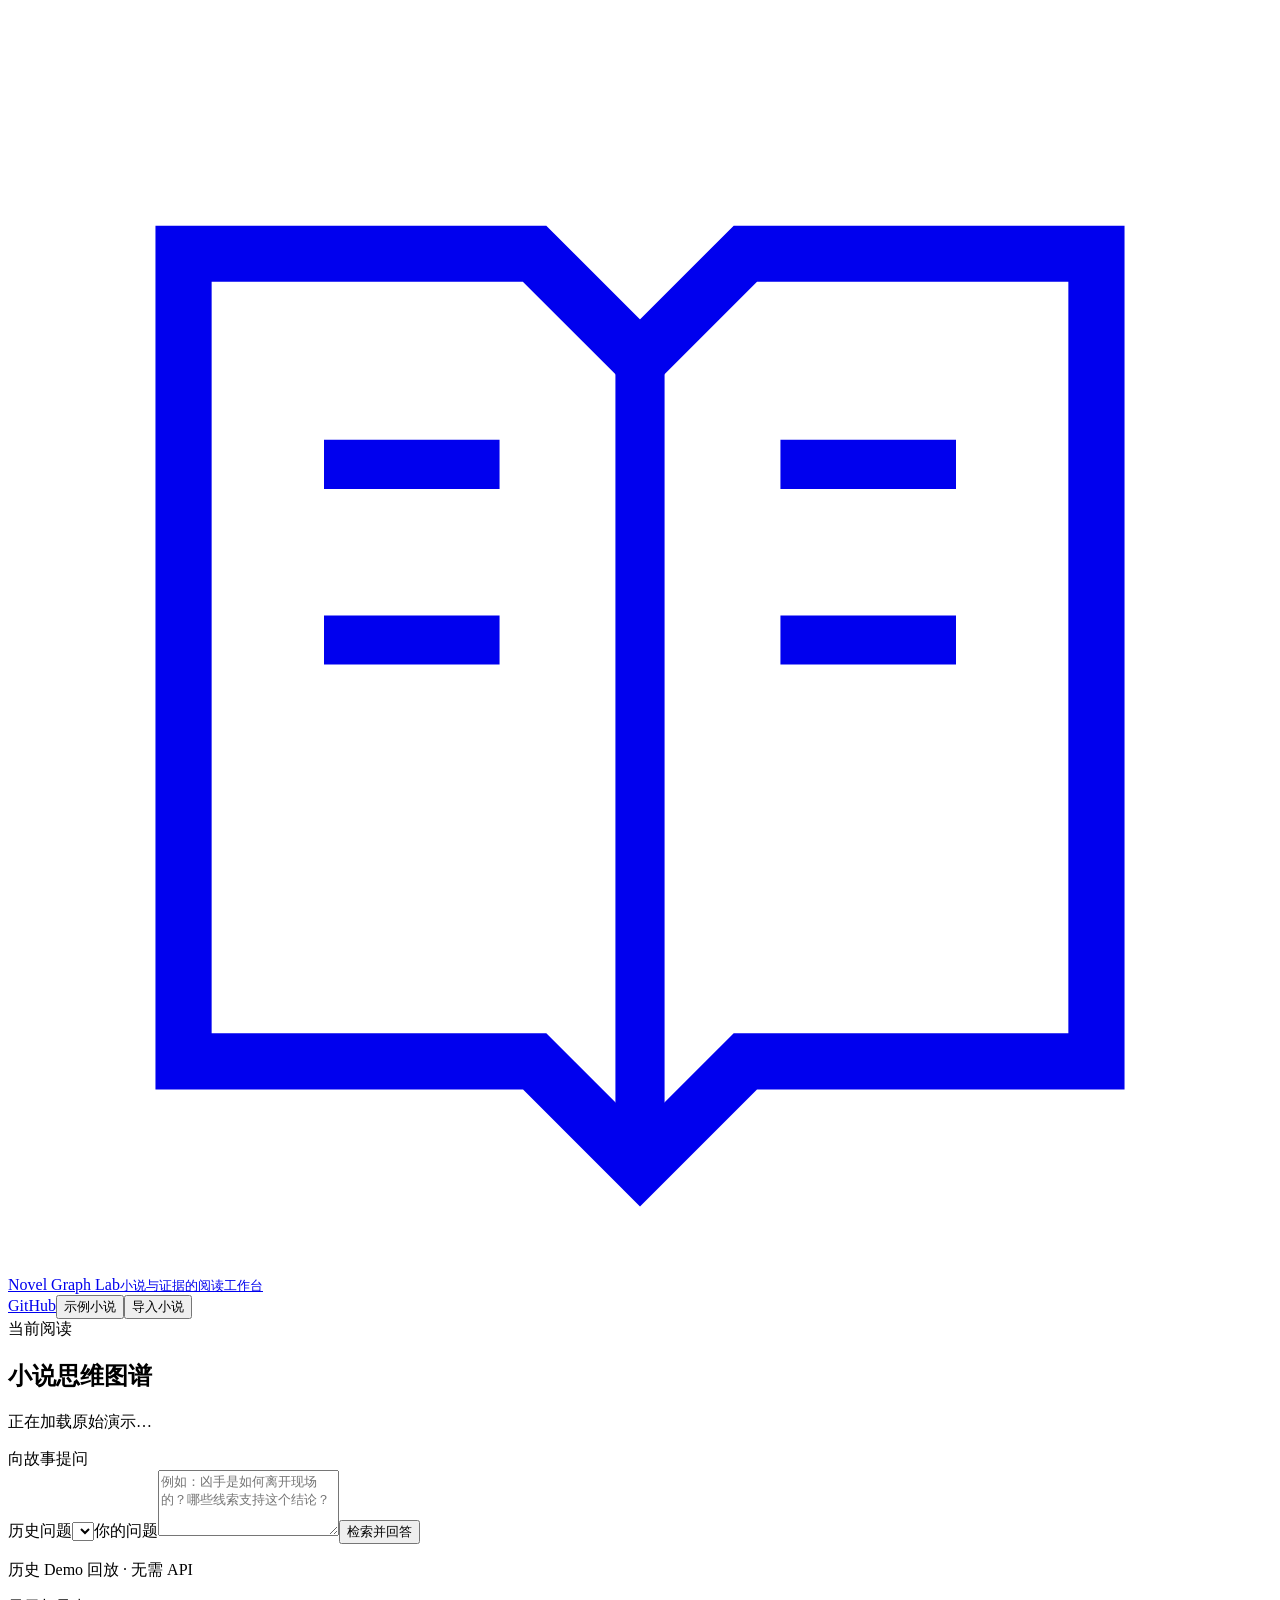
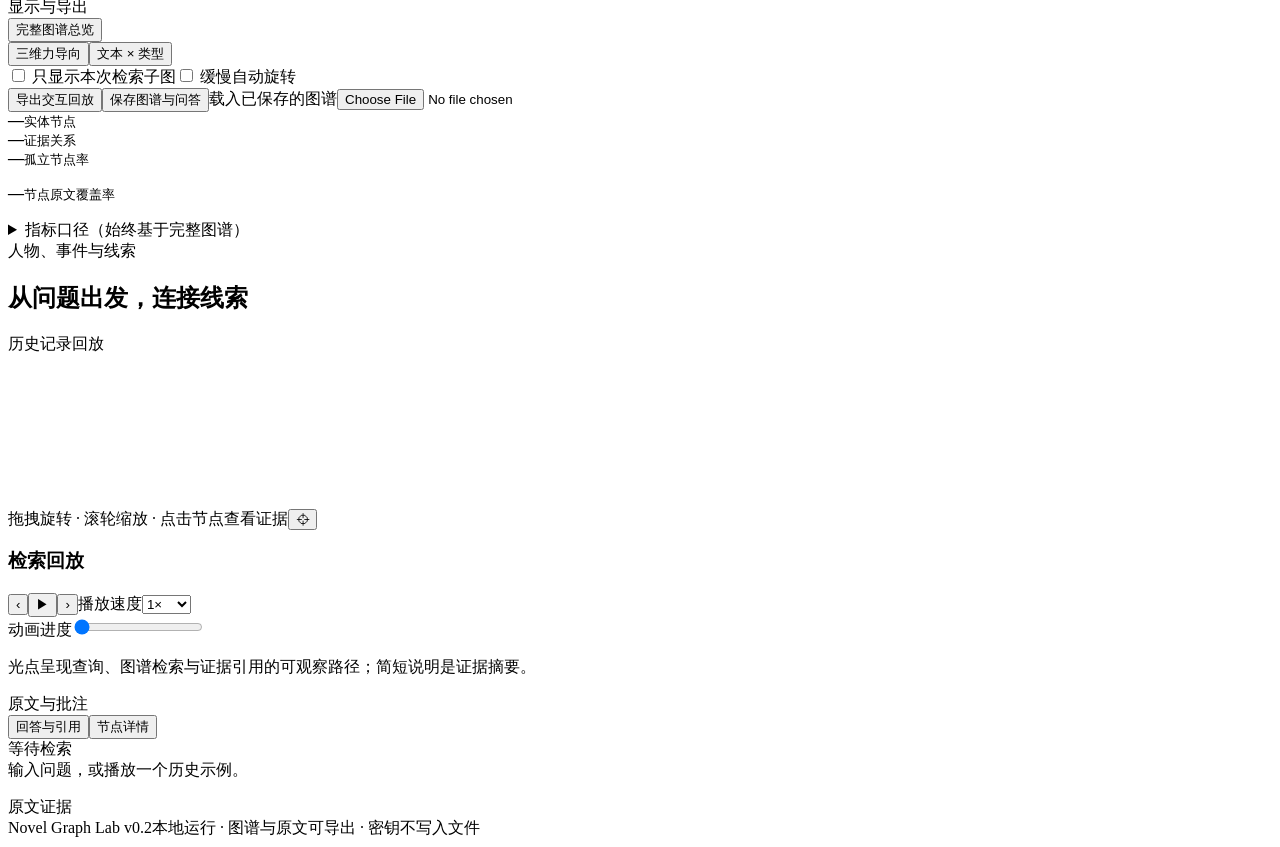
==== web/index.html @ 872b1c0b "Build Novel Graph Lab with evidence replay and reading interface" ====
<!doctype html>
<html lang="zh-CN"><head><meta charset="utf-8"><meta name="viewport" content="width=device-width, initial-scale=1"><title>Novel Graph Lab · 小说思维图谱</title><link rel="stylesheet" href="/style.css"></head>
<body>
<header><a class="brand" href="#" aria-label="Novel Graph Lab 首页"><svg class="brandmark" viewBox="0 0 36 36" aria-hidden="true"><path d="M5 7h10l3 3 3-3h10v23H21l-3 3-3-3H5Z" fill="none" stroke="currentColor" stroke-width="1.6"/><path d="M18 10v23M9 13h5M9 18h5M22 13h5M22 18h5" fill="none" stroke="currentColor" stroke-width="1.4"/></svg><span>Novel Graph Lab<small>小说与证据的阅读工作台</small></span></a><nav class="header-actions"><a class="repo-link" href="https://github.com/fuxiaoji/novel-graph-lab" target="_blank" rel="noopener">GitHub</a><button id="loadDemo">示例小说</button><button id="importBtn" class="primary">导入小说</button></nav></header>
<main>
<aside class="left panel"><div class="book-kicker">当前阅读</div><h1 id="bookTitle">小说思维图谱</h1><p id="bookInfo" class="muted">正在加载原始演示…</p><div class="section-label">向故事提问</div><label for="presets" class="sr">历史问题</label><select id="presets"></select><label for="question" class="sr">你的问题</label><textarea id="question" rows="4" placeholder="例如：凶手是如何离开现场的？哪些线索支持这个结论？"></textarea><button id="ask" class="primary wide">检索并回答</button><p id="modeNote" class="micro">历史 Demo 回放 · 无需 API</p>
<div class="section-label">显示与导出</div><button id="overview" class="wide">完整图谱总览</button><div class="segmented"><button id="force" class="selected">三维力导向</button><button id="layers">文本 × 类型</button></div><label class="check"><input type="checkbox" id="focus"> 只显示本次检索子图</label><label class="check"><input type="checkbox" id="rotate"> 缓慢自动旋转</label><div class="legend" id="legend"></div><div class="aside-bottom"><button id="exportHtml">导出交互回放</button><button id="exportJson">保存图谱与问答</button><label class="import-json">载入已保存的图谱<input id="jsonFile" type="file" accept=".json,application/json"></label></div></aside>
<section class="center"><div class="graph-summary"><div class="stats"><div><strong id="nodeCount">—</strong><small>实体节点</small></div><div><strong id="edgeCount">—</strong><small>证据关系</small></div></div>
<div class="graph-health"><div><strong id="isolatedRate">—</strong><small>孤立节点率</small><p id="isolatedDetail"></p></div><div><strong id="coverageRate">—</strong><small>节点原文覆盖率</small><p id="coverageDetail"></p></div><details><summary>指标口径（始终基于完整图谱）</summary><p>孤立节点：没有连接到其他节点的边。覆盖率：节点证据在完整原文中的字符区间取并集，除以全文字符数。重叠只计一次；不把整块长度当作证据覆盖。</p></details></div></div><div class="scene panel" id="scene"><div class="scene-top"><div><div class="graph-kicker">人物、事件与线索</div><h2 id="stageTitle">从问题出发，连接线索</h2></div><span id="modeBadge" class="badge">历史记录回放</span></div><canvas id="graph" aria-label="可旋转的三维小说知识图谱，点击节点查看证据"></canvas><div id="hover" hidden></div><div class="scene-bottom"><span id="stageDetail">拖拽旋转 · 滚轮缩放 · 点击节点查看证据</span><button id="resetView" title="重置视角">⌖</button></div><div id="buildOverlay" hidden><strong id="buildLabel"></strong><progress id="buildProgress" max="1" value="0"></progress><p id="buildDetail"></p><button id="cancel">停止任务</button></div></div>
<div class="timeline panel"><div class="timeline-head"><div><h3>检索回放</h3></div><div class="playback"><button id="prev" title="上一步">‹</button><button id="play" class="play" title="播放或暂停">▶</button><button id="next" title="下一步">›</button><label for="speed" class="sr">播放速度</label><select id="speed"><option value="0.5">0.5×</option><option value="1" selected>1×</option><option value="2">2×</option></select></div></div><label for="scrub" class="sr">动画进度</label><input id="scrub" type="range" min="0" max="1000" value="0"><div id="steps" class="steps"></div><p class="micro">光点呈现查询、图谱检索与证据引用的可观察路径；简短说明是证据摘要。</p></div></section>
<aside class="right panel"><div class="source-heading">原文与批注</div><div class="tabs"><button class="selected" id="answerTab">回答与引用</button><button id="nodeTab">节点详情</button></div><section id="answerPane"><div id="answerState" class="status">等待检索</div><div id="answerText" class="answer-text">输入问题，或播放一个历史示例。</div><p id="uncertainty" class="micro"></p><div class="section-label">原文证据 <span id="evidenceCount"></span></div><div id="evidenceList"></div></section><section id="nodePane" hidden><h3 id="nodeTitle">选择一个节点</h3><p id="nodeType" class="muted">点击图谱中的节点，检查关联和原文。</p><div id="nodeEvidence"></div><div id="nodeRelations"></div></section></aside>
</main>
<footer><span>Novel Graph Lab <span class="footer-version">v0.2</span></span><span id="footerStatus">本地运行 · 图谱与原文可导出 · 密钥不写入文件</span></footer>
<dialog id="importDialog"><form id="importForm"><div class="dialog-top"><div><h2>开始阅读一本小说</h2></div><button type="button" id="closeDialog">✕</button></div><label>小说文件 <input type="file" id="novelFile" accept=".txt,.md,text/plain,text/markdown"></label><div class="file-row"><span id="fileInfo">支持 TXT / Markdown，UTF-8 或 GB18030</span><select id="encoding"><option value="utf-8">UTF-8</option><option value="gb18030">GB18030</option></select></div><label>或粘贴小说<textarea id="novelText" rows="5" placeholder="完整文本会被分块处理，不需要塞入一次对话。已有图谱时，留空可仅更新 API 配置。"></textarea></label><div class="form-grid"><label>API Base URL<input id="baseUrl" type="url" placeholder="https://api.deepseek.com" value="https://api.deepseek.com"></label><label>模型名称<input id="model" placeholder="填写服务商提供的模型 ID"></label></div><label>API Key<input type="password" id="apiKey" autocomplete="off" placeholder="仅在当前页面内存中保存；本地模型可留空"></label><div class="form-grid"><label>每块字符数<input type="number" id="chunkSize" min="500" max="12000" step="500" value="5000"></label><p class="micro">点击开始后，小说分块和问题会发送到你填写的 API。完成分块保存在本地缓存，重试可复用。</p></div><p id="estimate" class="micro">每个新分块约 1 次建图请求，每个问题另约 2 次请求。</p><button class="primary wide" type="submit">应用小说与 API 配置</button></form></dialog>
<div id="toast" role="status" hidden></div>
<script src="/graph-utils.js"></script><script src="/app.js"></script></body></html>
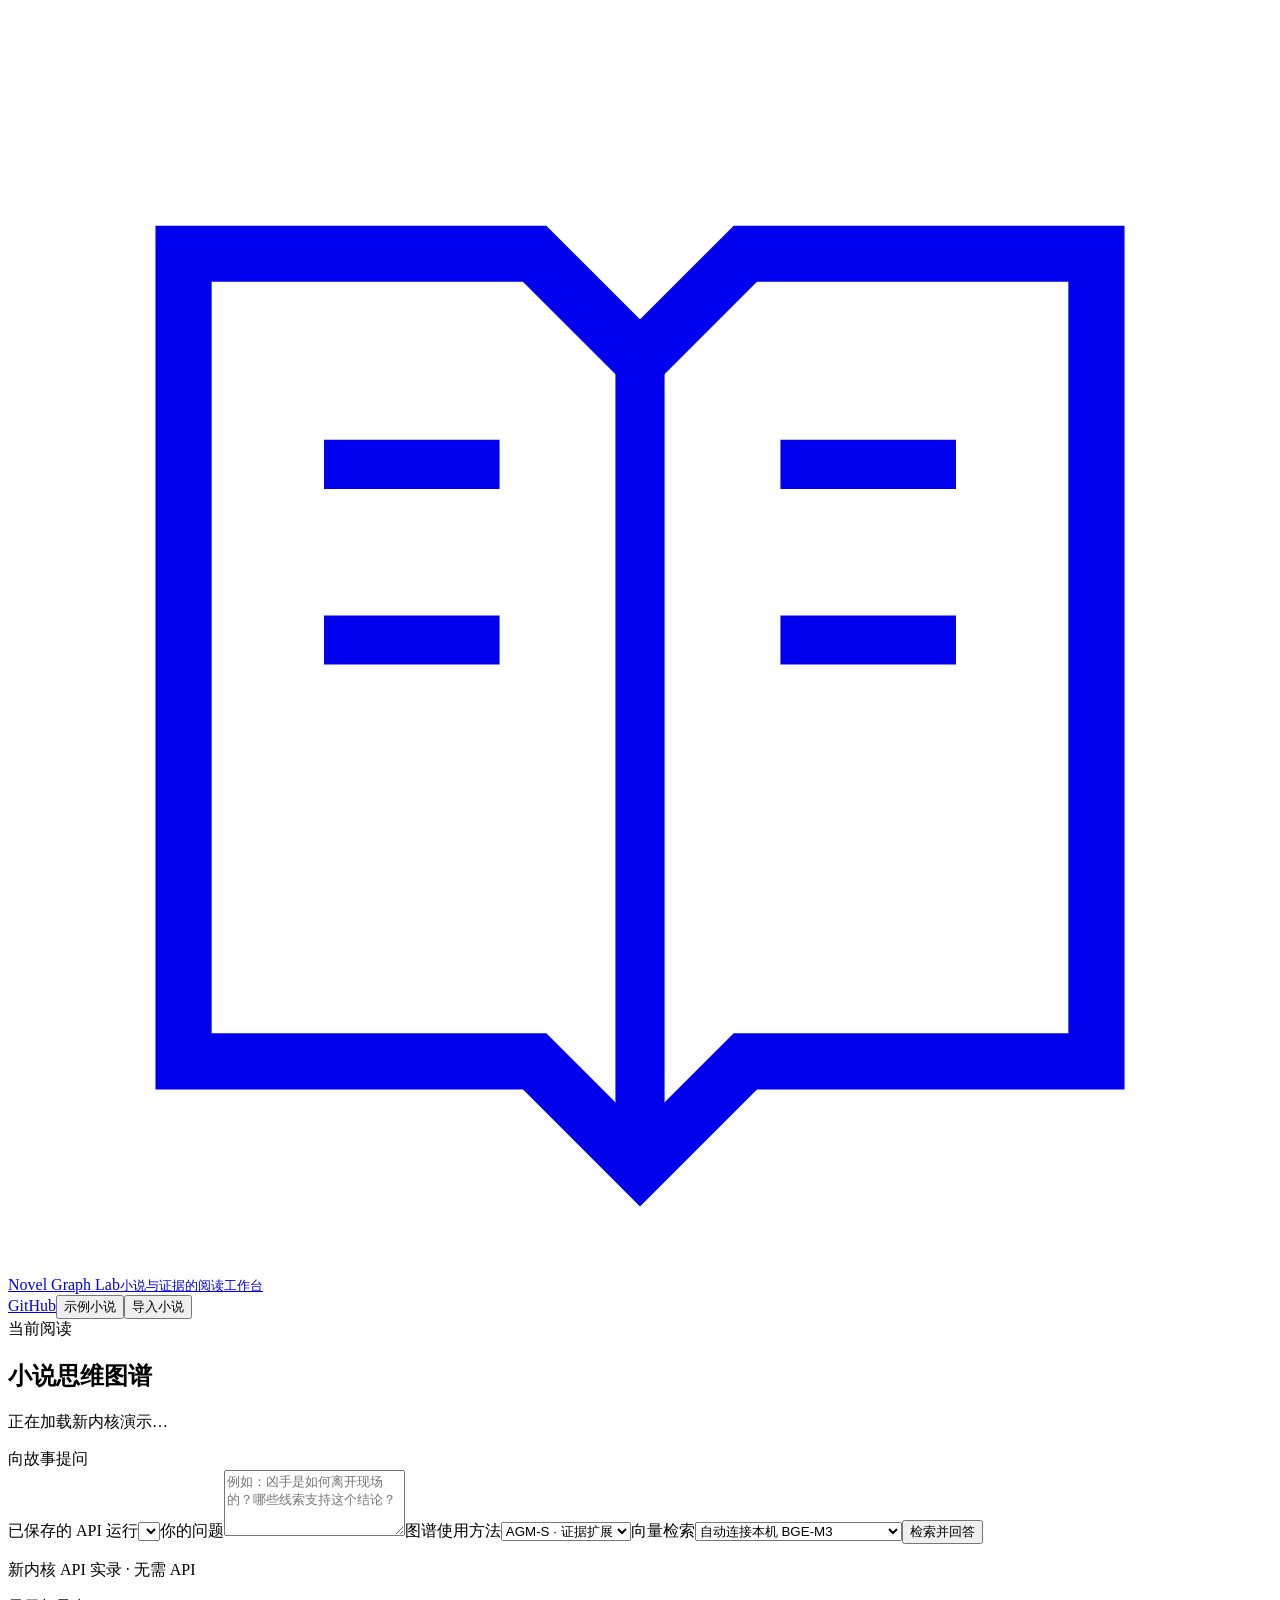
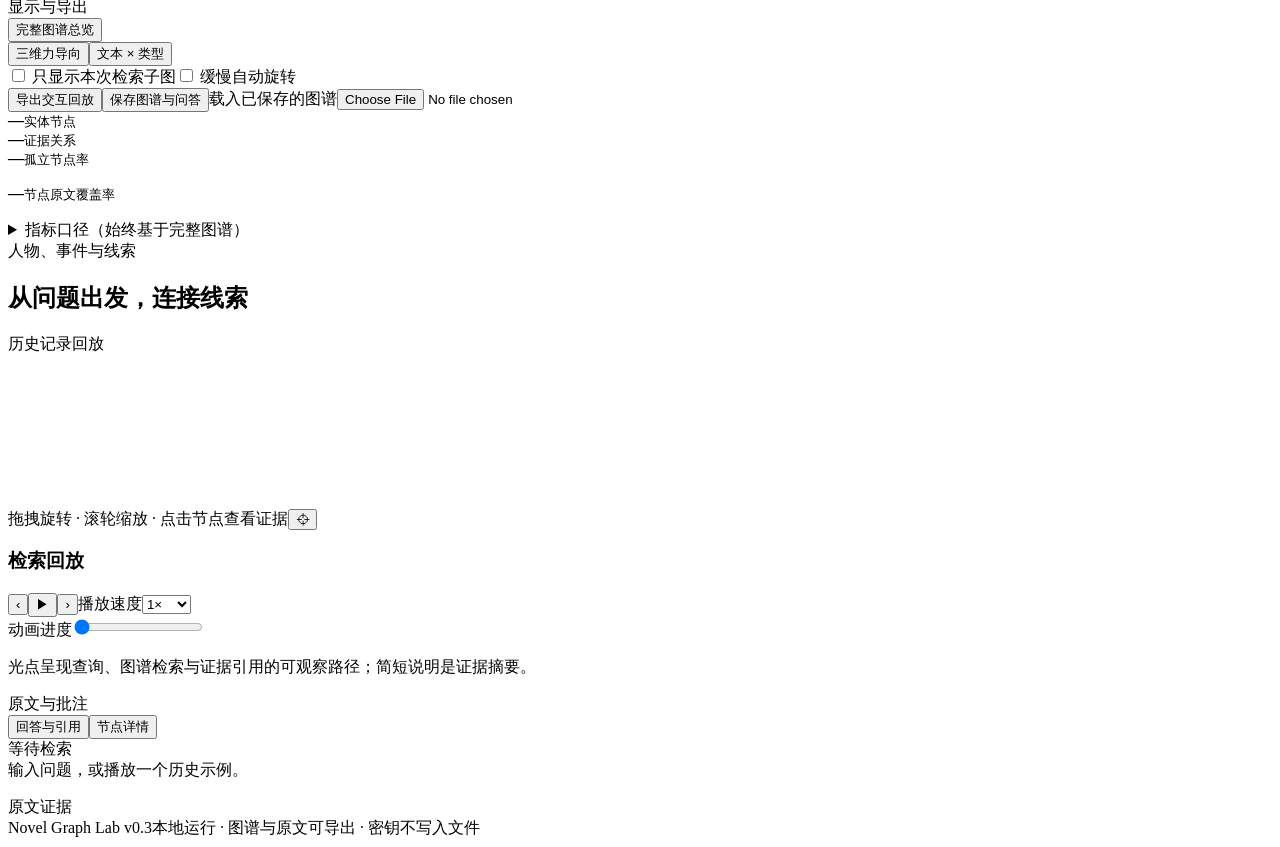
==== commit 92012de2: "v0.3: rebuild demo on agm-port-3.0 kernel (relation-centered graph + AGM-S/R/D + node-walk) - New tw" ====
--- a/web/index.html
+++ b/web/index.html
@@ -3,14 +3,14 @@
 <body>
 <header><a class="brand" href="#" aria-label="Novel Graph Lab 首页"><svg class="brandmark" viewBox="0 0 36 36" aria-hidden="true"><path d="M5 7h10l3 3 3-3h10v23H21l-3 3-3-3H5Z" fill="none" stroke="currentColor" stroke-width="1.6"/><path d="M18 10v23M9 13h5M9 18h5M22 13h5M22 18h5" fill="none" stroke="currentColor" stroke-width="1.4"/></svg><span>Novel Graph Lab<small>小说与证据的阅读工作台</small></span></a><nav class="header-actions"><a class="repo-link" href="https://github.com/fuxiaoji/novel-graph-lab" target="_blank" rel="noopener">GitHub</a><button id="loadDemo">示例小说</button><button id="importBtn" class="primary">导入小说</button></nav></header>
 <main>
-<aside class="left panel"><div class="book-kicker">当前阅读</div><h1 id="bookTitle">小说思维图谱</h1><p id="bookInfo" class="muted">正在加载原始演示…</p><div class="section-label">向故事提问</div><label for="presets" class="sr">历史问题</label><select id="presets"></select><label for="question" class="sr">你的问题</label><textarea id="question" rows="4" placeholder="例如：凶手是如何离开现场的？哪些线索支持这个结论？"></textarea><button id="ask" class="primary wide">检索并回答</button><p id="modeNote" class="micro">历史 Demo 回放 · 无需 API</p>
+<aside class="left panel"><div class="book-kicker">当前阅读</div><h1 id="bookTitle">小说思维图谱</h1><p id="bookInfo" class="muted">正在加载新内核演示…</p><div class="section-label">向故事提问</div><label for="presets" class="sr">已保存的 API 运行</label><select id="presets"></select><label for="question" class="sr">你的问题</label><textarea id="question" rows="4" placeholder="例如：凶手是如何离开现场的？哪些线索支持这个结论？"></textarea><label class="micro" for="method">图谱使用方法</label><select id="method"><option value="agm_s">AGM-S · 证据扩展</option><option value="agm_r">AGM-R · 图谱重排</option><option value="agm_d">AGM-D · 分歧仲裁</option><option value="walk">逐节点工具导航</option></select><label class="micro" for="denseMode">向量检索</label><select id="denseMode"><option value="auto">自动连接本机 BGE-M3</option><option value="required">必须使用 BGE-M3（三路检索）</option><option value="off">仅 BM25 + 图谱</option></select><button id="ask" class="primary wide">检索并回答</button><p id="modeNote" class="micro">新内核 API 实录 · 无需 API</p>
 <div class="section-label">显示与导出</div><button id="overview" class="wide">完整图谱总览</button><div class="segmented"><button id="force" class="selected">三维力导向</button><button id="layers">文本 × 类型</button></div><label class="check"><input type="checkbox" id="focus"> 只显示本次检索子图</label><label class="check"><input type="checkbox" id="rotate"> 缓慢自动旋转</label><div class="legend" id="legend"></div><div class="aside-bottom"><button id="exportHtml">导出交互回放</button><button id="exportJson">保存图谱与问答</button><label class="import-json">载入已保存的图谱<input id="jsonFile" type="file" accept=".json,application/json"></label></div></aside>
 <section class="center"><div class="graph-summary"><div class="stats"><div><strong id="nodeCount">—</strong><small>实体节点</small></div><div><strong id="edgeCount">—</strong><small>证据关系</small></div></div>
 <div class="graph-health"><div><strong id="isolatedRate">—</strong><small>孤立节点率</small><p id="isolatedDetail"></p></div><div><strong id="coverageRate">—</strong><small>节点原文覆盖率</small><p id="coverageDetail"></p></div><details><summary>指标口径（始终基于完整图谱）</summary><p>孤立节点：没有连接到其他节点的边。覆盖率：节点证据在完整原文中的字符区间取并集，除以全文字符数。重叠只计一次；不把整块长度当作证据覆盖。</p></details></div></div><div class="scene panel" id="scene"><div class="scene-top"><div><div class="graph-kicker">人物、事件与线索</div><h2 id="stageTitle">从问题出发，连接线索</h2></div><span id="modeBadge" class="badge">历史记录回放</span></div><canvas id="graph" aria-label="可旋转的三维小说知识图谱，点击节点查看证据"></canvas><div id="hover" hidden></div><div class="scene-bottom"><span id="stageDetail">拖拽旋转 · 滚轮缩放 · 点击节点查看证据</span><button id="resetView" title="重置视角">⌖</button></div><div id="buildOverlay" hidden><strong id="buildLabel"></strong><progress id="buildProgress" max="1" value="0"></progress><p id="buildDetail"></p><button id="cancel">停止任务</button></div></div>
 <div class="timeline panel"><div class="timeline-head"><div><h3>检索回放</h3></div><div class="playback"><button id="prev" title="上一步">‹</button><button id="play" class="play" title="播放或暂停">▶</button><button id="next" title="下一步">›</button><label for="speed" class="sr">播放速度</label><select id="speed"><option value="0.5">0.5×</option><option value="1" selected>1×</option><option value="2">2×</option></select></div></div><label for="scrub" class="sr">动画进度</label><input id="scrub" type="range" min="0" max="1000" value="0"><div id="steps" class="steps"></div><p class="micro">光点呈现查询、图谱检索与证据引用的可观察路径；简短说明是证据摘要。</p></div></section>
 <aside class="right panel"><div class="source-heading">原文与批注</div><div class="tabs"><button class="selected" id="answerTab">回答与引用</button><button id="nodeTab">节点详情</button></div><section id="answerPane"><div id="answerState" class="status">等待检索</div><div id="answerText" class="answer-text">输入问题，或播放一个历史示例。</div><p id="uncertainty" class="micro"></p><div class="section-label">原文证据 <span id="evidenceCount"></span></div><div id="evidenceList"></div></section><section id="nodePane" hidden><h3 id="nodeTitle">选择一个节点</h3><p id="nodeType" class="muted">点击图谱中的节点，检查关联和原文。</p><div id="nodeEvidence"></div><div id="nodeRelations"></div></section></aside>
 </main>
-<footer><span>Novel Graph Lab <span class="footer-version">v0.2</span></span><span id="footerStatus">本地运行 · 图谱与原文可导出 · 密钥不写入文件</span></footer>
-<dialog id="importDialog"><form id="importForm"><div class="dialog-top"><div><h2>开始阅读一本小说</h2></div><button type="button" id="closeDialog">✕</button></div><label>小说文件 <input type="file" id="novelFile" accept=".txt,.md,text/plain,text/markdown"></label><div class="file-row"><span id="fileInfo">支持 TXT / Markdown，UTF-8 或 GB18030</span><select id="encoding"><option value="utf-8">UTF-8</option><option value="gb18030">GB18030</option></select></div><label>或粘贴小说<textarea id="novelText" rows="5" placeholder="完整文本会被分块处理，不需要塞入一次对话。已有图谱时，留空可仅更新 API 配置。"></textarea></label><div class="form-grid"><label>API Base URL<input id="baseUrl" type="url" placeholder="https://api.deepseek.com" value="https://api.deepseek.com"></label><label>模型名称<input id="model" placeholder="填写服务商提供的模型 ID"></label></div><label>API Key<input type="password" id="apiKey" autocomplete="off" placeholder="仅在当前页面内存中保存；本地模型可留空"></label><div class="form-grid"><label>每块字符数<input type="number" id="chunkSize" min="500" max="12000" step="500" value="5000"></label><p class="micro">点击开始后，小说分块和问题会发送到你填写的 API。完成分块保存在本地缓存，重试可复用。</p></div><p id="estimate" class="micro">每个新分块约 1 次建图请求，每个问题另约 2 次请求。</p><button class="primary wide" type="submit">应用小说与 API 配置</button></form></dialog>
+<footer><span>Novel Graph Lab <span class="footer-version">v0.3</span></span><span id="footerStatus">本地运行 · 图谱与原文可导出 · 密钥不写入文件</span></footer>
+<dialog id="importDialog"><form id="importForm"><div class="dialog-top"><div><h2>开始阅读一本小说</h2></div><button type="button" id="closeDialog">✕</button></div><label>小说文件 <input type="file" id="novelFile" accept=".txt,.md,text/plain,text/markdown"></label><div class="file-row"><span id="fileInfo">支持 TXT / Markdown，UTF-8 或 GB18030</span><select id="encoding"><option value="utf-8">UTF-8</option><option value="gb18030">GB18030</option></select></div><label>或粘贴小说<textarea id="novelText" rows="5" placeholder="完整文本会被分块处理，不需要塞入一次对话。已有图谱时，留空可仅更新 API 配置。"></textarea></label><div class="form-grid"><label>API Base URL<input id="baseUrl" type="url" placeholder="https://api.deepseek.com" value="https://api.deepseek.com"></label><label>模型名称<input id="model" placeholder="填写服务商提供的模型 ID"></label></div><label>API Key<input type="password" id="apiKey" autocomplete="off" placeholder="仅在当前页面内存中保存；本地模型可留空"></label><div class="form-grid"><label>每块字符数<input type="number" id="chunkSize" min="500" max="12000" step="500" value="1500"></label><p class="micro">点击开始后，小说分块和问题会发送到你填写的 API。完成分块保存在本地缓存，重试可复用。</p></div><p id="estimate" class="micro">每个新分块约 2 次请求，另有人物归并。问答按方法约 2–10 次请求。</p><button class="primary wide" type="submit">应用小说与 API 配置</button></form></dialog>
 <div id="toast" role="status" hidden></div>
 <script src="/graph-utils.js"></script><script src="/app.js"></script></body></html>
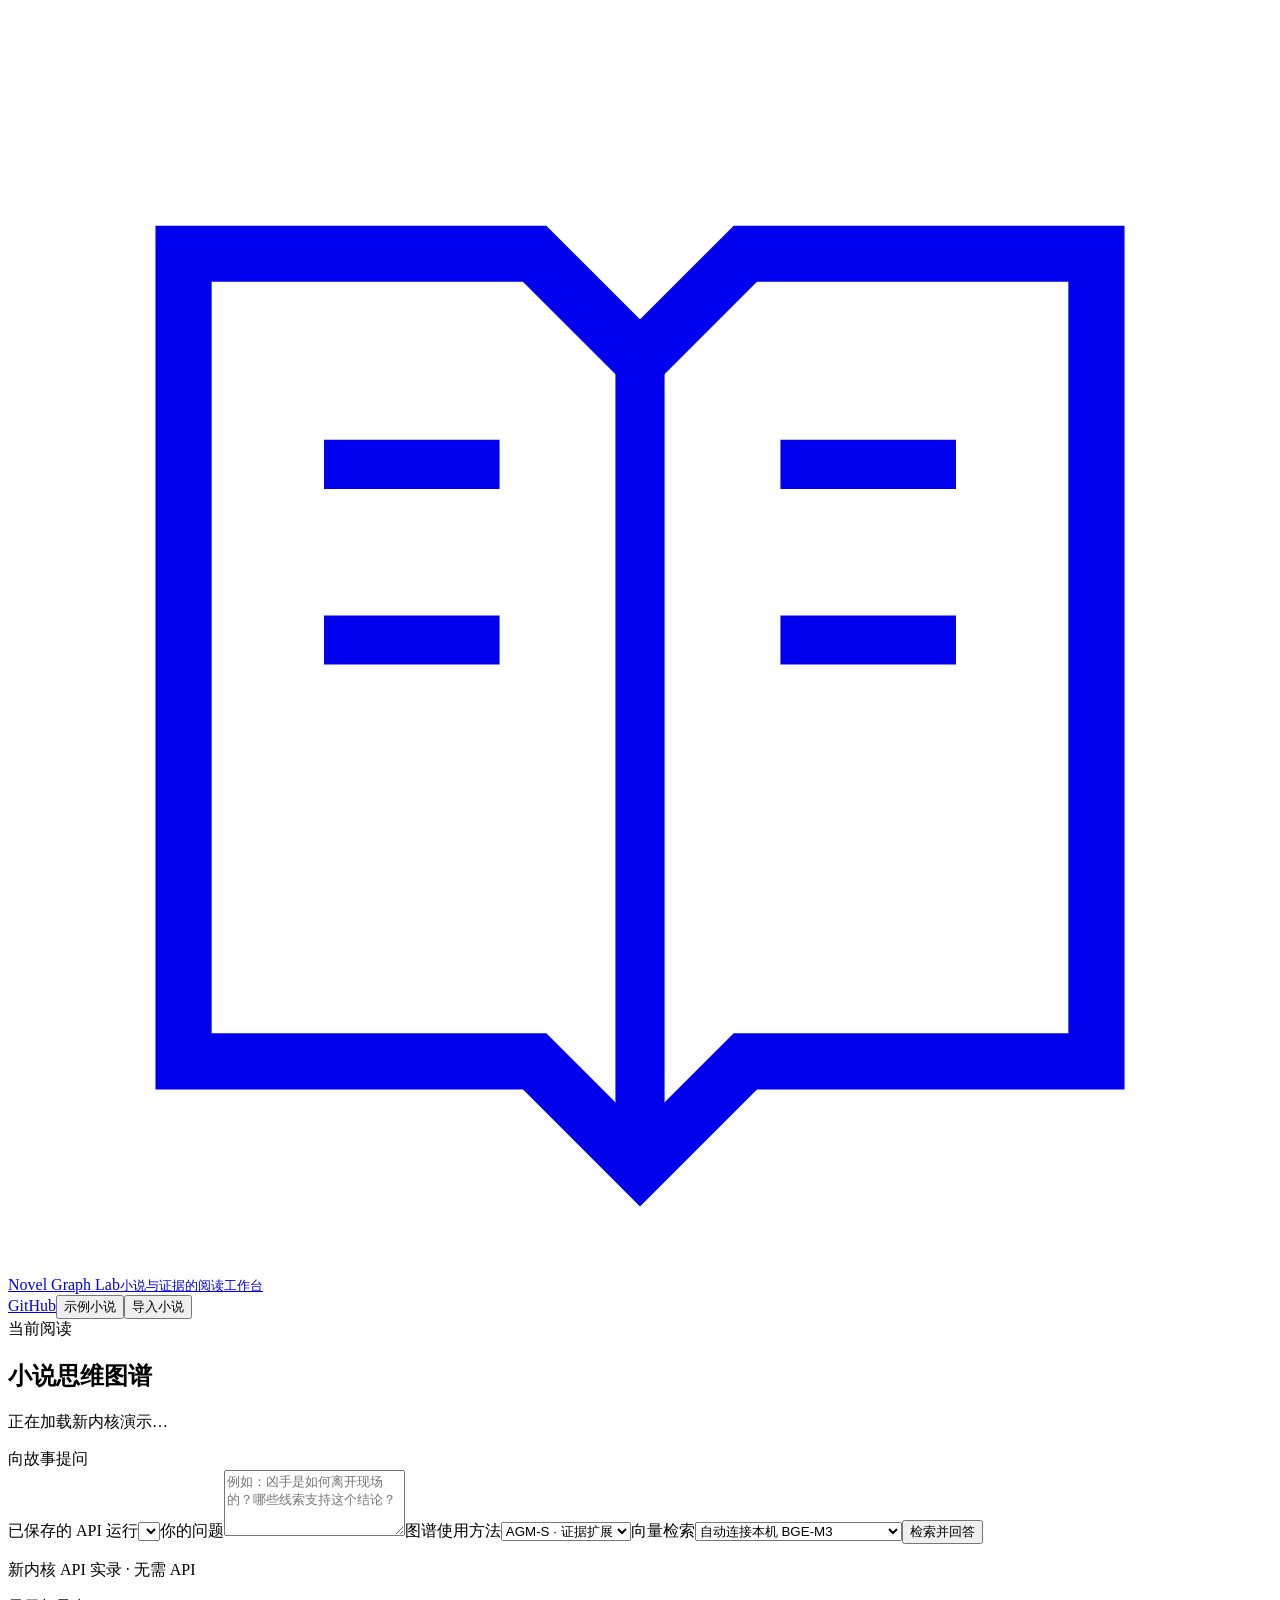
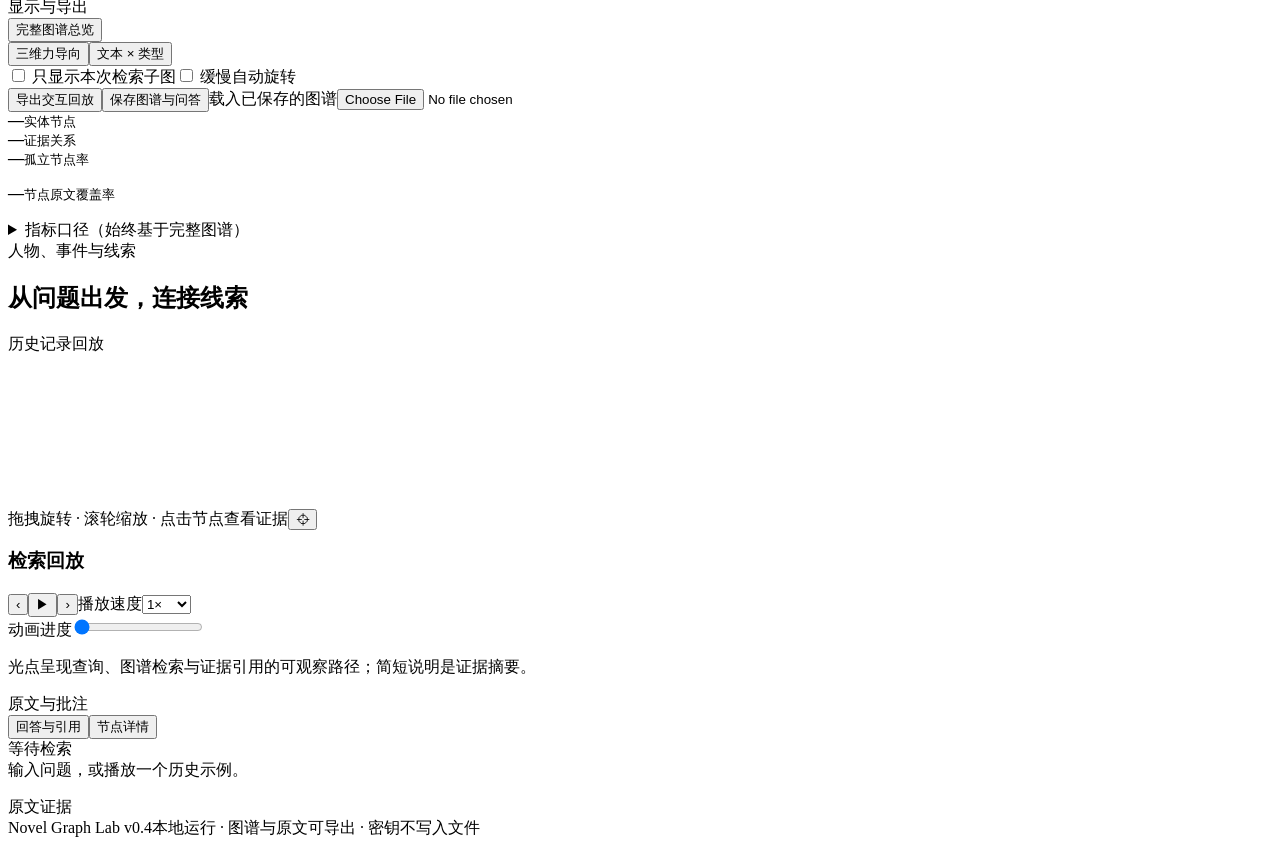
==== commit db858461: "feat: per-question gold-node overlay in graph and replay UI - examples/demo-gold.json defines key so" ====
--- a/web/index.html
+++ b/web/index.html
@@ -8,9 +8,9 @@
 <section class="center"><div class="graph-summary"><div class="stats"><div><strong id="nodeCount">—</strong><small>实体节点</small></div><div><strong id="edgeCount">—</strong><small>证据关系</small></div></div>
 <div class="graph-health"><div><strong id="isolatedRate">—</strong><small>孤立节点率</small><p id="isolatedDetail"></p></div><div><strong id="coverageRate">—</strong><small>节点原文覆盖率</small><p id="coverageDetail"></p></div><details><summary>指标口径（始终基于完整图谱）</summary><p>孤立节点：没有连接到其他节点的边。覆盖率：节点证据在完整原文中的字符区间取并集，除以全文字符数。重叠只计一次；不把整块长度当作证据覆盖。</p></details></div></div><div class="scene panel" id="scene"><div class="scene-top"><div><div class="graph-kicker">人物、事件与线索</div><h2 id="stageTitle">从问题出发，连接线索</h2></div><span id="modeBadge" class="badge">历史记录回放</span></div><canvas id="graph" aria-label="可旋转的三维小说知识图谱，点击节点查看证据"></canvas><div id="hover" hidden></div><div class="scene-bottom"><span id="stageDetail">拖拽旋转 · 滚轮缩放 · 点击节点查看证据</span><button id="resetView" title="重置视角">⌖</button></div><div id="buildOverlay" hidden><strong id="buildLabel"></strong><progress id="buildProgress" max="1" value="0"></progress><p id="buildDetail"></p><button id="cancel">停止任务</button></div></div>
 <div class="timeline panel"><div class="timeline-head"><div><h3>检索回放</h3></div><div class="playback"><button id="prev" title="上一步">‹</button><button id="play" class="play" title="播放或暂停">▶</button><button id="next" title="下一步">›</button><label for="speed" class="sr">播放速度</label><select id="speed"><option value="0.5">0.5×</option><option value="1" selected>1×</option><option value="2">2×</option></select></div></div><label for="scrub" class="sr">动画进度</label><input id="scrub" type="range" min="0" max="1000" value="0"><div id="steps" class="steps"></div><p class="micro">光点呈现查询、图谱检索与证据引用的可观察路径；简短说明是证据摘要。</p></div></section>
-<aside class="right panel"><div class="source-heading">原文与批注</div><div class="tabs"><button class="selected" id="answerTab">回答与引用</button><button id="nodeTab">节点详情</button></div><section id="answerPane"><div id="answerState" class="status">等待检索</div><div id="answerText" class="answer-text">输入问题，或播放一个历史示例。</div><p id="uncertainty" class="micro"></p><div class="section-label">原文证据 <span id="evidenceCount"></span></div><div id="evidenceList"></div></section><section id="nodePane" hidden><h3 id="nodeTitle">选择一个节点</h3><p id="nodeType" class="muted">点击图谱中的节点，检查关联和原文。</p><div id="nodeEvidence"></div><div id="nodeRelations"></div></section></aside>
+<aside class="right panel"><div class="source-heading">原文与批注</div><div class="tabs"><button class="selected" id="answerTab">回答与引用</button><button id="nodeTab">节点详情</button></div><section id="answerPane"><div id="answerState" class="status">等待检索</div><div id="goldSummary" class="gold-summary" hidden></div><div id="answerText" class="answer-text">输入问题，或播放一个历史示例。</div><p id="uncertainty" class="micro"></p><div class="section-label">原文证据 <span id="evidenceCount"></span></div><div id="evidenceList"></div></section><section id="nodePane" hidden><h3 id="nodeTitle">选择一个节点</h3><p id="nodeType" class="muted">点击图谱中的节点，检查关联和原文。</p><div id="nodeEvidence"></div><div id="nodeRelations"></div></section></aside>
 </main>
-<footer><span>Novel Graph Lab <span class="footer-version">v0.3</span></span><span id="footerStatus">本地运行 · 图谱与原文可导出 · 密钥不写入文件</span></footer>
+<footer><span>Novel Graph Lab <span class="footer-version">v0.4</span></span><span id="footerStatus">本地运行 · 图谱与原文可导出 · 密钥不写入文件</span></footer>
 <dialog id="importDialog"><form id="importForm"><div class="dialog-top"><div><h2>开始阅读一本小说</h2></div><button type="button" id="closeDialog">✕</button></div><label>小说文件 <input type="file" id="novelFile" accept=".txt,.md,text/plain,text/markdown"></label><div class="file-row"><span id="fileInfo">支持 TXT / Markdown，UTF-8 或 GB18030</span><select id="encoding"><option value="utf-8">UTF-8</option><option value="gb18030">GB18030</option></select></div><label>或粘贴小说<textarea id="novelText" rows="5" placeholder="完整文本会被分块处理，不需要塞入一次对话。已有图谱时，留空可仅更新 API 配置。"></textarea></label><div class="form-grid"><label>API Base URL<input id="baseUrl" type="url" placeholder="https://api.deepseek.com" value="https://api.deepseek.com"></label><label>模型名称<input id="model" placeholder="填写服务商提供的模型 ID"></label></div><label>API Key<input type="password" id="apiKey" autocomplete="off" placeholder="仅在当前页面内存中保存；本地模型可留空"></label><div class="form-grid"><label>每块字符数<input type="number" id="chunkSize" min="500" max="12000" step="500" value="1500"></label><p class="micro">点击开始后，小说分块和问题会发送到你填写的 API。完成分块保存在本地缓存，重试可复用。</p></div><p id="estimate" class="micro">每个新分块约 2 次请求，另有人物归并。问答按方法约 2–10 次请求。</p><button class="primary wide" type="submit">应用小说与 API 配置</button></form></dialog>
 <div id="toast" role="status" hidden></div>
 <script src="/graph-utils.js"></script><script src="/app.js"></script></body></html>
